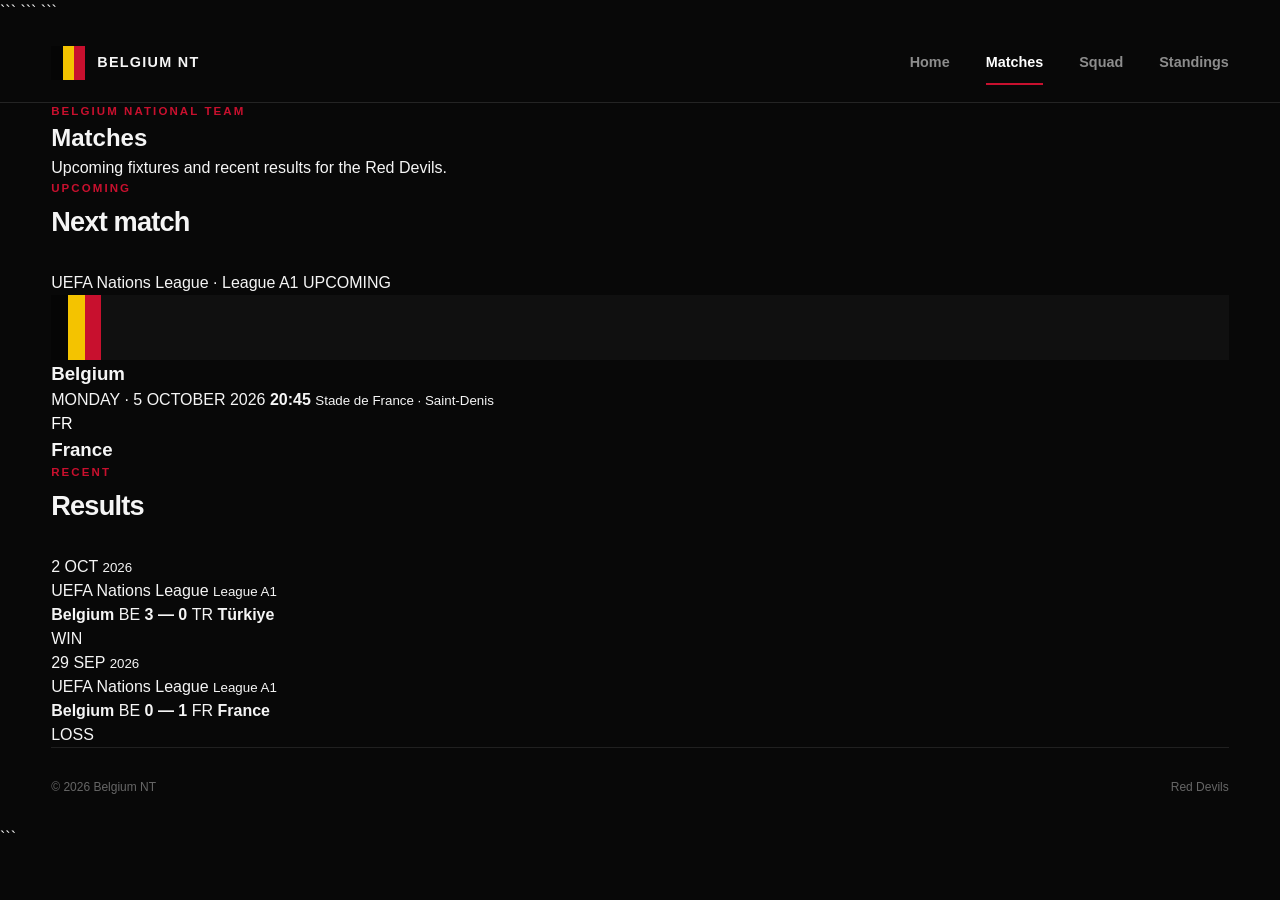
==== matches.html @ 541684ac "Add matches.html for Belgium NT fixtures and results This file contains the HTML structure for the B" ====
<!DOCTYPE html>

<html lang="en">
<head>
    <meta charset="UTF-8">
    <meta name="viewport" content="width=device-width, initial-scale=1.0">

```
<meta
    name="description"
    content="Belgium National Football Team — upcoming fixtures and recent results."
>

<title>Matches | Belgium NT</title>

<link rel="stylesheet" href="css/style.css">
```

</head>

<body>

```
<header class="site-header">
    <nav class="navbar">

        <a href="index.html" class="brand">
            <span class="brand-flag">
                <span></span>
                <span></span>
                <span></span>
            </span>

            <span class="brand-name">BELGIUM NT</span>
        </a>

        <div class="nav-links">
            <a href="index.html" class="nav-link">Home</a>
            <a href="matches.html" class="nav-link active">Matches</a>
            <a href="squad.html" class="nav-link">Squad</a>
            <a href="standings.html" class="nav-link">Standings</a>
        </div>

        <button
            class="menu-button"
            type="button"
            aria-label="Open navigation menu"
        >
            <span></span>
            <span></span>
            <span></span>
        </button>

    </nav>
</header>


<main>

    <!-- PAGE HERO -->

    <section class="page-hero">

        <p class="section-label">BELGIUM NATIONAL TEAM</p>

        <h1>Matches</h1>

        <p>
            Upcoming fixtures and recent results for the Red Devils.
        </p>

    </section>


    <!-- NEXT MATCH -->

    <section class="matches-section">

        <div class="section-heading">

            <div>
                <p class="section-label">UPCOMING</p>
                <h2>Next match</h2>
            </div>

        </div>


        <article class="large-match-card">

            <div class="large-match-top">
                <span>UEFA Nations League · League A1</span>
                <span class="match-status upcoming">UPCOMING</span>
            </div>


            <div class="large-match-teams">

                <div class="large-team">

                    <div class="large-team-crest belgium-crest">
                        <span class="crest-flag">
                            <i></i>
                            <i></i>
                            <i></i>
                        </span>
                    </div>

                    <h3>Belgium</h3>

                </div>


                <div class="large-match-time">

                    <span>MONDAY · 5 OCTOBER 2026</span>

                    <strong>20:45</strong>

                    <small>Stade de France · Saint-Denis</small>

                </div>


                <div class="large-team">

                    <div class="large-team-crest france-crest">
                        FR
                    </div>

                    <h3>France</h3>

                </div>

            </div>

        </article>

    </section>


    <!-- RECENT RESULTS -->

    <section class="matches-section">

        <div class="section-heading">

            <div>
                <p class="section-label">RECENT</p>
                <h2>Results</h2>
            </div>

        </div>


        <div class="results-list">


            <article class="result-match-card">

                <div class="result-date">
                    <span>2 OCT</span>
                    <small>2026</small>
                </div>


                <div class="result-competition">
                    <span>UEFA Nations League</span>
                    <small>League A1</small>
                </div>


                <div class="result-match-teams">

                    <strong>Belgium</strong>

                    <span class="result-mini-crest belgium-mini">
                        BE
                    </span>

                    <strong class="result-final-score">
                        3 — 0
                    </strong>

                    <span class="result-mini-crest opponent">
                        TR
                    </span>

                    <strong>Türkiye</strong>

                </div>


                <span class="result-label win">
                    WIN
                </span>

            </article>


            <article class="result-match-card">

                <div class="result-date">
                    <span>29 SEP</span>
                    <small>2026</small>
                </div>


                <div class="result-competition">
                    <span>UEFA Nations League</span>
                    <small>League A1</small>
                </div>


                <div class="result-match-teams">

                    <strong>Belgium</strong>

                    <span class="result-mini-crest belgium-mini">
                        BE
                    </span>

                    <strong class="result-final-score">
                        0 — 1
                    </strong>

                    <span class="result-mini-crest opponent">
                        FR
                    </span>

                    <strong>France</strong>

                </div>


                <span class="result-label loss">
                    LOSS
                </span>

            </article>


        </div>

    </section>

</main>


<footer class="site-footer">

    <p>© 2026 Belgium NT</p>
    <p>Red Devils</p>

</footer>
```

</body>
</html>
---- css/style.css ----
* {
    margin: 0;
    padding: 0;
    box-sizing: border-box;
}

html {
    scroll-behavior: smooth;
}

body {
    min-height: 100vh;
    font-family: Arial, Helvetica, sans-serif;
    background: #080808;
    color: #f5f5f5;
    line-height: 1.5;
}

a {
    color: inherit;
    text-decoration: none;
}

button {
    font: inherit;
}

main {
    width: min(1400px, 92%);
    margin: 0 auto;
}


/* =========================
   HEADER
   ========================= */

.site-header {
    width: 100%;
    border-bottom: 1px solid #242424;
    background: #080808;
}

.navbar {
    width: min(1400px, 92%);
    min-height: 76px;
    margin: 0 auto;

    display: flex;
    align-items: center;
    justify-content: space-between;
}

.brand {
    display: flex;
    align-items: center;
    gap: 12px;

    font-weight: 700;
    letter-spacing: 0.08em;
}

.brand-flag {
    width: 34px;
    height: 34px;

    display: flex;
    overflow: hidden;
}

.brand-flag span {
    flex: 1;
}

.brand-flag span:nth-child(1) {
    background: #050505;
}

.brand-flag span:nth-child(2) {
    background: #f4c300;
}

.brand-flag span:nth-child(3) {
    background: #c8102e;
}

.brand-name {
    font-size: 0.9rem;
}

.nav-links {
    display: flex;
    align-items: center;
    gap: 36px;
}

.nav-link {
    position: relative;
    padding: 28px 0;

    color: #8d8d8d;
    font-size: 0.9rem;
    font-weight: 600;

    transition: color 0.2s ease;
}

.nav-link:hover,
.nav-link.active {
    color: #ffffff;
}

.nav-link.active::after {
    content: "";

    position: absolute;
    left: 0;
    right: 0;
    bottom: 17px;

    height: 2px;
    background: #c8102e;
}

.menu-button {
    display: none;

    width: 42px;
    height: 42px;

    border: 1px solid #292929;
    background: transparent;
    cursor: pointer;
}

.menu-button span {
    display: block;
    width: 18px;
    height: 2px;
    margin: 4px auto;

    background: #ffffff;
}


/* =========================
   HERO
   ========================= */

.hero {
    min-height: 620px;
    padding: 100px 7%;

    position: relative;
    overflow: hidden;

    display: flex;
    align-items: center;
    justify-content: space-between;

    background:
        radial-gradient(
            circle at 75% 45%,
            #252525 0%,
            #171717 28%,
            #101010 55%,
            #0d0d0d 100%
        );

    border-bottom: 1px solid #292929;
}

.hero-content {
    position: relative;
    z-index: 3;
}

.hero-label,
.section-label {
    color: #c8102e;

    font-size: 0.72rem;
    font-weight: 800;
    letter-spacing: 0.18em;
}

.hero h1 {
    margin: 18px 0;

    font-size: clamp(4rem, 9vw, 8rem);
    line-height: 0.82;
    letter-spacing: -0.07em;
    font-weight: 900;
}

.hero h1 span {
    color: #c8102e;
}

.hero-description {
    max-width: 400px;
    margin-bottom: 30px;

    color: #999;
    font-size: 1rem;
}

.hero-button {
    display: inline-flex;
    align-items: center;
    gap: 28px;

    padding: 14px 18px;

    background: #f5f5f5;
    color: #080808;

    font-size: 0.85rem;
    font-weight: 700;

    transition:
        background 0.2s ease,
        transform 0.2s ease;
}

.hero-button:hover {
    background: #f4c300;
    transform: translateY(-2px);
}

.hero-button-arrow {
    font-size: 1.1rem;
}


/* =========================
   HERO FLAG
   ========================= */

.hero-visual {
    width: 42%;
    height: 430px;

    position: relative;
    z-index: 1;
}

.belgian-flag {
    width: 330px;
    height: 430px;

    position: absolute;
    top: 50%;
    right: 8%;

    transform:
        translateY(-50%)
        rotate(-8deg)
        skewY(-2deg);

    display: flex;

    overflow: hidden;

    opacity: 0.95;

    box-shadow:
        0 30px 80px #00000066;
}

.belgian-flag span {
    display: block;
    height: 100%;
}

.flag-black {
    width: 33.33%;
    background: #050505;
}

.flag-yellow {
    width: 33.33%;
    background: #f4c300;
}

.flag-red {
    width: 33.33%;
    background: #c8102e;
}

.hero-badge {
    width: 190px;
    height: 190px;

    position: absolute;
    top: 50%;
    right: 32%;

    transform: translate(50%, -50%);

    display: flex;
    flex-direction: column;
    align-items: center;
    justify-content: center;

    border: 1px solid #ffffff44;
    border-radius: 50%;

    background: #101010e8;

    text-align: center;

    box-shadow: 0 20px 50px #00000055;
}

.hero-badge span {
    font-size: 3rem;
    font-weight: 900;
    letter-spacing: -0.08em;
}

.hero-badge small {
    margin-top: 4px;

    color: #888;

    font-size: 0.65rem;
    letter-spacing: 0.2em;
}


/* =========================
   SECTIONS
   ========================= */

.next-match,
.featured-players {
    padding: 90px 0;
}

.section-heading {
    display: flex;
    align-items: flex-end;
    justify-content: space-between;

    margin-bottom: 28px;
}

.section-heading h2 {
    margin-top: 5px;

    font-size: 1.7rem;
    letter-spacing: -0.03em;
}

.text-link {
    color: #888;

    font-size: 0.8rem;
    font-weight: 600;

    transition: color 0.2s ease;
}

.text-link:hover {
    color: #ffffff;
}


/* =========================
   MATCH CARD
   ========================= */

.match-card {
    padding: 28px;

    border: 1px solid #262626;
    background: #111111;

    transition:
        border-color 0.2s ease,
        transform 0.2s ease;
}

.match-card:hover {
    border-color: #3a3a3a;
    transform: translateY(-2px);
}

.match-competition {
    display: flex;
    justify-content: space-between;

    color: #777;

    font-size: 0.7rem;
    font-weight: 700;
    letter-spacing: 0.08em;
}

.match-competition span:last-child {
    color: #c8102e;
}

.match-teams {
    min-height: 260px;

    display: flex;
    align-items: center;
    justify-content: center;

    gap: clamp(35px, 10vw, 150px);
}

.team {
    min-width: 130px;

    display: flex;
    flex-direction: column;
    align-items: center;

    gap: 15px;

    text-align: center;
}

.team h3 {
    font-size: 1.1rem;
}

.team-crest {
    width: 100px;
    height: 100px;

    display: grid;
    place-items: center;

    border: 1px solid #333;

    background: #181818;

    font-size: 1.5rem;
    font-weight: 900;
}

.belgium-crest {
    border-color: #c8102e;
    background: #101010;
}

.crest-flag {
    width: 50px;
    height: 65px;

    display: flex;
    overflow: hidden;
}

.crest-flag i {
    flex: 1;
}

.crest-flag i:nth-child(1) {
    background: #050505;
}

.crest-flag i:nth-child(2) {
    background: #f4c300;
}

.crest-flag i:nth-child(3) {
    background: #c8102e;
}

.france-crest {
    border-color: #273e91;
    color: #ffffff;
}

.match-time {
    display: flex;
    flex-direction: column;
    align-items: center;

    gap: 3px;
}

.match-time span {
    color: #666;

    font-size: 0.65rem;
    font-weight: 800;
}

.match-time strong {
    font-size: 1.6rem;
}

.match-time small {
    color: #777;
    font-size: 0.65rem;
}

.match-location {
    padding-top: 20px;

    border-top: 1px solid #222;

    color: #666;

    font-size: 0.75rem;
    text-align: center;
}


/* =========================
   DASHBOARD
   ========================= */

.dashboard-grid {
    display: grid;
    grid-template-columns: 1fr 1fr;

    gap: 20px;
}

.dashboard-card {
    padding: 28px;

    border: 1px solid #262626;
    background: #111111;
}

.card-top {
    display: flex;
    align-items: flex-start;
    justify-content: space-between;

    margin-bottom: 30px;
}

.card-top h2 {
    margin-top: 5px;

    font-size: 1.4rem;
}

.result-status {
    padding: 5px 9px;

    background: #16351e;
    color: #5cce76;

    font-size: 0.65rem;
    font-weight: 800;
    letter-spacing: 0.08em;
}

.result-score {
    min-height: 100px;

    display: flex;
    align-items: center;
    justify-content: space-between;

    gap: 20px;
}

.result-score > div {
    display: flex;
    align-items: center;

    gap: 10px;

    font-size: 0.8rem;
}

.score {
    font-size: 2rem;
}

.mini-crest {
    width: 38px;
    height: 38px;

    display: grid;
    place-items: center;

    background: #c8102e;

    font-size: 0.65rem;
    font-weight: 800;
}

.mini-crest.opponent {
    background: #202020;
}

.card-footer {
    padding-top: 18px;

    border-top: 1px solid #222;

    color: #666;

    font-size: 0.7rem;
}


/* =========================
   STANDINGS
   ========================= */

.table-row {
    min-height: 42px;

    display: grid;
    grid-template-columns: 40px 1fr 40px;
    align-items: center;

    border-bottom: 1px solid #202020;

    color: #999;

    font-size: 0.8rem;
}

.table-row:last-child {
    border-bottom: none;
}

.table-row strong {
    color: #ffffff;
}

.table-header {
    min-height: 30px;

    border-bottom: 1px solid #333;

    color: #555;

    font-size: 0.65rem;
    font-weight: 700;
}

.table-row.highlighted {
    margin: 0 -10px;
    padding: 0 10px;

    border-left: 2px solid #c8102e;

    background: #181818;

    color: #ffffff;
}


/* =========================
   PLAYERS
   ========================= */

.player-grid {
    display: grid;
    grid-template-columns: repeat(3, 1fr);

    gap: 20px;
}

.player-card {
    min-height: 380px;

    position: relative;
    overflow: hidden;

    padding: 28px;

    display: flex;
    align-items: flex-end;

    border: 1px solid #262626;

    background:
        linear-gradient(
            145deg,
            #191919 0%,
            #0e0e0e 70%
        );

    transition:
        transform 0.25s ease,
        border-color 0.25s ease;
}

.player-card:hover {
    transform: translateY(-5px);
    border-color: #444;
}

.player-number {
    position: absolute;
    top: 10px;
    right: 20px;

    color: #ffffff0d;

    font-size: 9rem;
    font-weight: 900;
    line-height: 1;
}

.player-info {
    position: relative;
    z-index: 2;
}

.player-info span {
    color: #888;

    font-size: 0.65rem;
    font-weight: 700;
    letter-spacing: 0.12em;
}

.player-info h3 {
    margin-top: 8px;

    font-size: 2rem;
    line-height: 0.95;
    letter-spacing: -0.04em;
}

.player-accent {
    width: 70px;
    height: 5px;

    position: absolute;
    bottom: 0;
    left: 0;
}

.player-accent.red {
    background: #c8102e;
}

.player-accent.yellow {
    background: #f4c300;
}


/* =========================
   FOOTER
   ========================= */

.site-footer {
    width: min(1400px, 92%);
    margin: 0 auto;

    padding: 30px 0;

    display: flex;
    justify-content: space-between;

    border-top: 1px solid #202020;

    color: #666;

    font-size: 0.75rem;
}


/* =========================
   RESPONSIVE
   ========================= */

@media (max-width: 900px) {

    .hero {
        padding: 90px 5%;
    }

    .hero-visual {
        width: 45%;
    }

    .belgian-flag {
        width: 260px;
        height: 360px;
        right: 0;
    }

    .hero-badge {
        width: 160px;
        height: 160px;
        right: 30%;
    }

    .dashboard-grid,
    .player-grid {
        grid-template-columns: 1fr;
    }
}


@media (max-width: 800px) {

    .nav-links {
        display: none;
    }

    .menu-button {
        display: block;
    }

    .hero {
        min-height: 600px;
        padding: 80px 5%;
    }

    .hero-visual {
        position: absolute;
        right: -50px;
        width: 55%;
        opacity: 0.4;
    }

    .match-teams {
        gap: 25px;
    }
}


@media (max-width: 520px) {

    main {
        width: 94%;
    }

    .navbar {
        width: 94%;
    }

    .hero {
        min-height: 600px;
        padding: 65px 0;
    }

    .hero h1 {
        font-size: 4rem;
    }

    .hero-visual {
        right: -100px;
        width: 75%;
        opacity: 0.25;
    }

    .hero-description {
        max-width: 280px;
    }

    .section-heading {
        align-items: flex-start;
        flex-direction: column;
        gap: 12px;
    }

    .match-teams {
        gap: 10px;
    }

    .team {
        min-width: 90px;
    }

    .team-crest {
        width: 70px;
        height: 70px;
    }

    .crest-flag {
        width: 34px;
        height: 45px;
    }

    .result-score {
        gap: 8px;
    }

    .result-score > div {
        flex-direction: column;
        text-align: center;
    }

    .score {
        font-size: 1.5rem;
    }
}
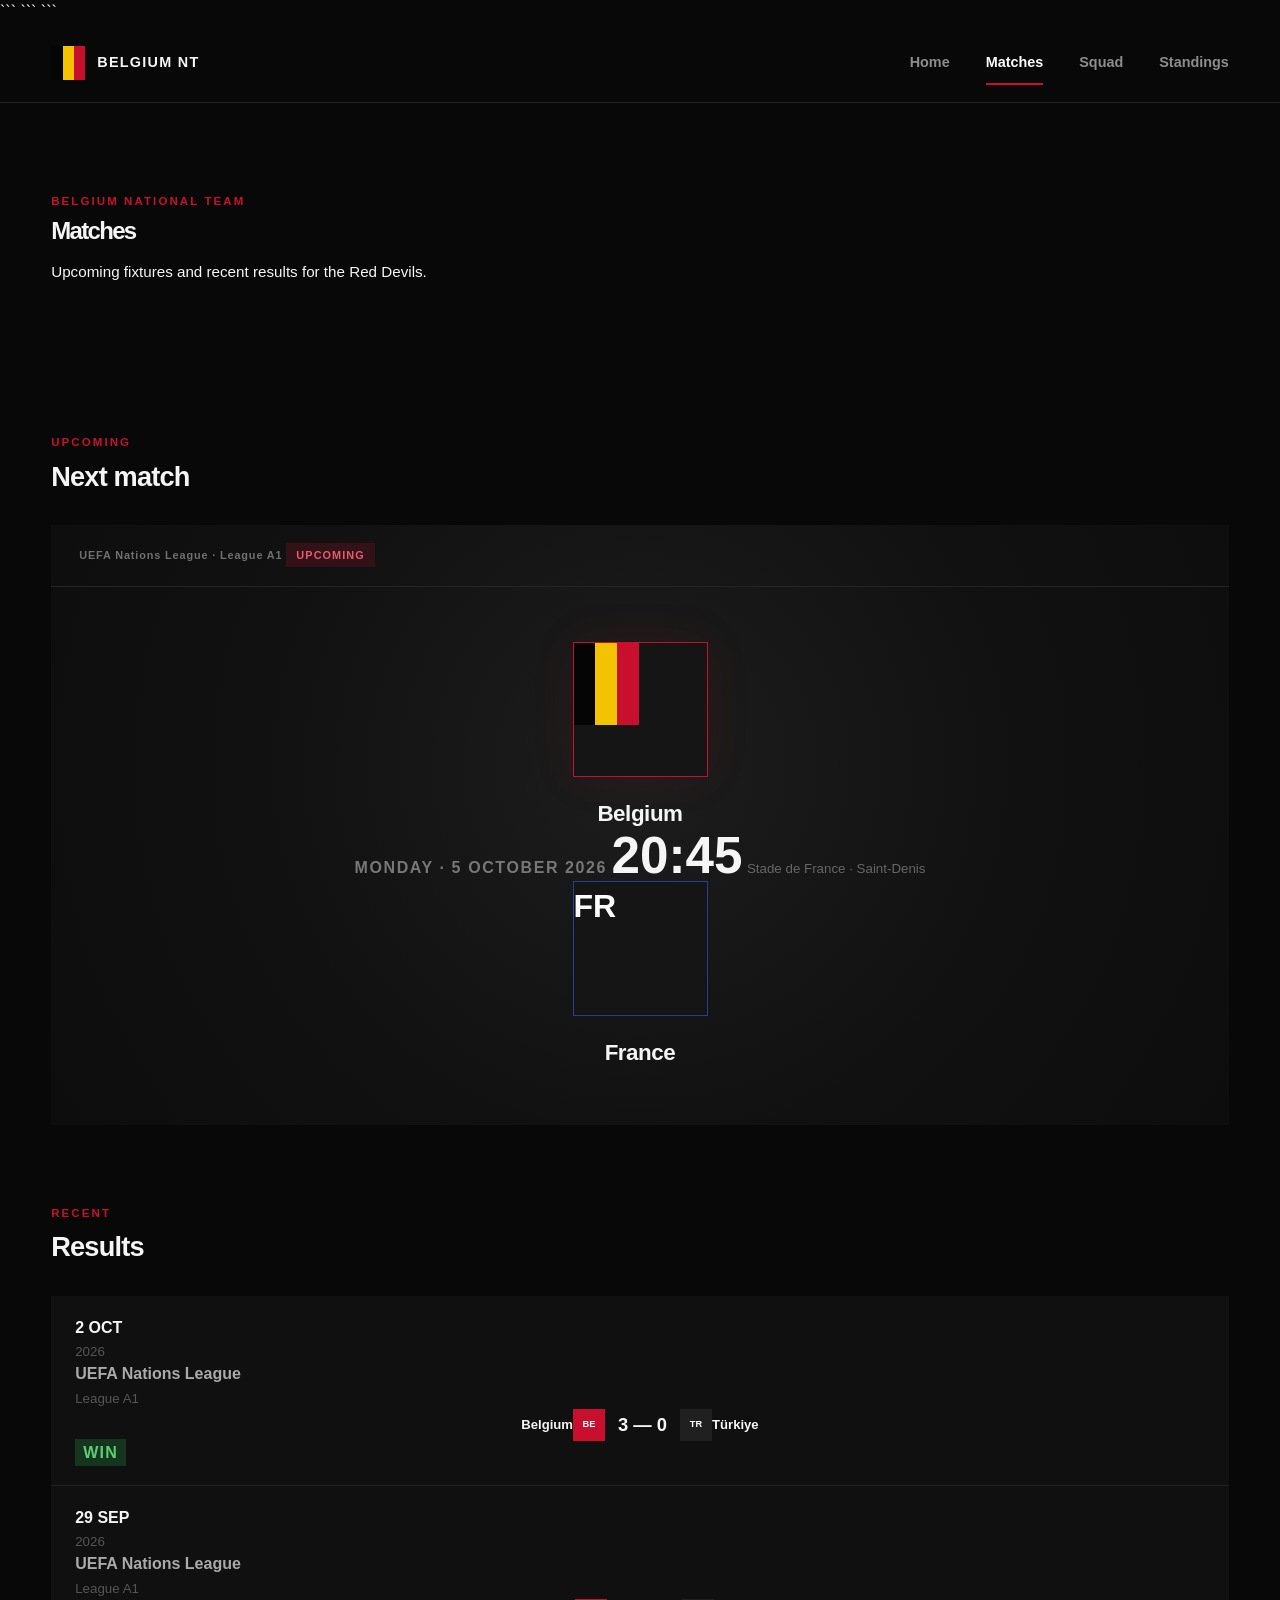
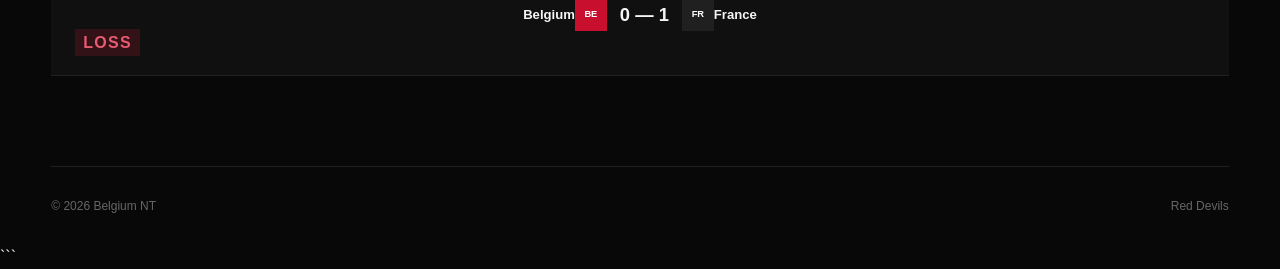
==== commit 1d94e026: "Add matches.css stylesheet to matches.html" ====
--- a/matches.html
+++ b/matches.html
@@ -14,6 +14,7 @@
 <title>Matches | Belgium NT</title>
 
 <link rel="stylesheet" href="css/style.css">
+<link rel="stylesheet" href="css/matches.css">
 ```
 
 </head>
@@ -257,3 +258,5 @@
 
 </body>
 </html>
+
+</html>
--- a/css/matches.css
+++ b/css/matches.css
@@ -0,0 +1,525 @@
+/* =========================
+MATCHES PAGE
+========================= */
+
+.page-hero {
+padding: 90px 0 70px;
+
+```
+border-bottom: 1px solid #202020;
+```
+
+}
+
+.page-hero h1 {
+margin-top: 10px;
+
+```
+font-size: clamp(4rem, 8vw, 7rem);
+line-height: 0.9;
+letter-spacing: -0.07em;
+font-weight: 900;
+```
+
+}
+
+.page-hero p:last-child {
+max-width: 500px;
+margin-top: 20px;
+
+```
+color: #777;
+font-size: 0.95rem;
+```
+
+}
+
+/* =========================
+MATCH SECTIONS
+========================= */
+
+.matches-section {
+padding: 80px 0 0;
+}
+
+.matches-section:last-of-type {
+padding-bottom: 90px;
+}
+
+/* =========================
+LARGE NEXT MATCH
+========================= */
+
+.large-match-card {
+overflow: hidden;
+
+```
+border: 1px solid #292929;
+background:
+    radial-gradient(
+        circle at 50% 40%,
+        #1d1d1d 0%,
+        #111111 55%,
+        #0d0d0d 100%
+    );
+
+transition:
+    border-color 0.25s ease,
+    transform 0.25s ease;
+```
+
+}
+
+.large-match-card:hover {
+border-color: #414141;
+transform: translateY(-3px);
+}
+
+.large-match-top {
+padding: 22px 28px;
+
+```
+display: flex;
+align-items: center;
+justify-content: space-between;
+
+border-bottom: 1px solid #242424;
+
+color: #707070;
+
+font-size: 0.68rem;
+font-weight: 700;
+letter-spacing: 0.08em;
+```
+
+}
+
+.match-status {
+padding: 6px 10px;
+
+```
+font-size: 0.62rem;
+letter-spacing: 0.1em;
+```
+
+}
+
+.match-status.upcoming {
+background: #321217;
+color: #e85a70;
+}
+
+.large-match-teams {
+min-height: 360px;
+padding: 55px 8%;
+
+```
+display: grid;
+grid-template-columns: 1fr auto 1fr;
+align-items: center;
+gap: 50px;
+```
+
+}
+
+.large-team {
+display: flex;
+flex-direction: column;
+align-items: center;
+gap: 20px;
+
+```
+text-align: center;
+```
+
+}
+
+.large-team h3 {
+font-size: 1.4rem;
+letter-spacing: -0.02em;
+}
+
+.large-team-crest {
+width: 135px;
+height: 135px;
+
+```
+display: grid;
+place-items: center;
+
+border: 1px solid #333;
+
+background: #151515;
+
+font-size: 2rem;
+font-weight: 900;
+```
+
+}
+
+.large-team-crest.belgium-crest {
+border-color: #c8102e;
+box-shadow: 0 0 45px #c8102e18;
+}
+
+.large-team-crest.france-crest {
+border-color: #273e91;
+}
+
+.large-team-crest .crest-flag {
+width: 65px;
+height: 82px;
+}
+
+.large-match-time {
+min-width: 190px;
+
+```
+display: flex;
+flex-direction: column;
+align-items: center;
+
+gap: 8px;
+
+text-align: center;
+```
+
+}
+
+.large-match-time span {
+color: #777;
+
+```
+font-size: 0.65rem;
+font-weight: 800;
+letter-spacing: 0.1em;
+```
+
+}
+
+.large-match-time strong {
+font-size: 3.2rem;
+line-height: 1;
+
+```
+letter-spacing: -0.05em;
+```
+
+}
+
+.large-match-time small {
+color: #666;
+
+```
+font-size: 0.72rem;
+```
+
+}
+
+/* =========================
+RESULTS
+========================= */
+
+.results-list {
+display: flex;
+flex-direction: column;
+
+```
+border-top: 1px solid #292929;
+```
+
+}
+
+.result-match-card {
+min-height: 105px;
+padding: 20px 24px;
+
+```
+display: grid;
+grid-template-columns: 90px 180px 1fr auto;
+align-items: center;
+gap: 25px;
+
+border-bottom: 1px solid #222;
+background: #101010;
+
+transition:
+    background 0.2s ease,
+    padding 0.2s ease;
+```
+
+}
+
+.result-match-card:hover {
+padding-left: 28px;
+padding-right: 28px;
+
+```
+background: #151515;
+```
+
+}
+
+/* Date */
+
+.result-date {
+display: flex;
+flex-direction: column;
+gap: 2px;
+}
+
+.result-date span {
+color: #f5f5f5;
+
+```
+font-size: 0.85rem;
+font-weight: 800;
+```
+
+}
+
+.result-date small {
+color: #555;
+
+```
+font-size: 0.65rem;
+```
+
+}
+
+/* Competition */
+
+.result-competition {
+display: flex;
+flex-direction: column;
+gap: 3px;
+}
+
+.result-competition span {
+color: #aaa;
+
+```
+font-size: 0.72rem;
+font-weight: 600;
+```
+
+}
+
+.result-competition small {
+color: #555;
+
+```
+font-size: 0.62rem;
+```
+
+}
+
+/* Teams + score */
+
+.result-match-teams {
+display: flex;
+align-items: center;
+justify-content: center;
+
+```
+gap: 12px;
+
+font-size: 0.82rem;
+```
+
+}
+
+.result-match-teams strong:first-child {
+text-align: right;
+}
+
+.result-final-score {
+min-width: 75px;
+
+```
+color: #ffffff;
+
+font-size: 1.15rem;
+
+text-align: center;
+```
+
+}
+
+.result-mini-crest {
+width: 32px;
+height: 32px;
+
+```
+flex-shrink: 0;
+
+display: grid;
+place-items: center;
+
+background: #c8102e;
+
+color: #ffffff;
+
+font-size: 0.58rem;
+font-weight: 800;
+```
+
+}
+
+.result-mini-crest.opponent {
+background: #202020;
+}
+
+/* Result label */
+
+.result-label {
+min-width: 48px;
+padding: 5px 8px;
+
+```
+font-size: 0.58rem;
+font-weight: 800;
+letter-spacing: 0.08em;
+
+text-align: center;
+```
+
+}
+
+.result-label.win {
+background: #16351e;
+color: #5cce76;
+}
+
+.result-label.loss {
+background: #321217;
+color: #e85a70;
+}
+
+/* =========================
+RESPONSIVE
+========================= */
+
+@media (max-width: 850px) {
+
+```
+.large-match-teams {
+    gap: 25px;
+}
+
+.large-team-crest {
+    width: 110px;
+    height: 110px;
+}
+
+.large-match-time strong {
+    font-size: 2.6rem;
+}
+
+.result-match-card {
+    grid-template-columns: 70px 1fr auto;
+}
+
+.result-competition {
+    display: none;
+}
+
+.result-match-teams {
+    justify-content: flex-start;
+}
+```
+
+}
+
+@media (max-width: 600px) {
+
+```
+.page-hero {
+    padding: 65px 0 50px;
+}
+
+.page-hero h1 {
+    font-size: 4rem;
+}
+
+.matches-section {
+    padding-top: 60px;
+}
+
+.large-match-top {
+    padding: 18px;
+}
+
+.large-match-top span:first-child {
+    max-width: 190px;
+}
+
+.large-match-teams {
+    min-height: 300px;
+    padding: 40px 15px;
+
+    grid-template-columns: 1fr 1fr;
+    gap: 25px;
+}
+
+.large-match-time {
+    grid-column: 1 / -1;
+    grid-row: 1;
+}
+
+.large-team {
+    grid-row: 2;
+}
+
+.large-team-crest {
+    width: 85px;
+    height: 85px;
+}
+
+.large-team-crest .crest-flag {
+    width: 42px;
+    height: 55px;
+}
+
+.large-team h3 {
+    font-size: 1rem;
+}
+
+.large-match-time strong {
+    font-size: 2.4rem;
+}
+
+.result-match-card {
+    grid-template-columns: 55px 1fr auto;
+    gap: 12px;
+
+    padding: 18px 12px;
+}
+
+.result-match-card:hover {
+    padding-left: 16px;
+    padding-right: 16px;
+}
+
+.result-match-teams {
+    gap: 7px;
+
+    font-size: 0.7rem;
+}
+
+.result-match-teams strong:first-child,
+.result-match-teams strong:last-child {
+    display: none;
+}
+
+.result-final-score {
+    min-width: 65px;
+}
+
+.result-mini-crest {
+    width: 28px;
+    height: 28px;
+}
+```
+
+}
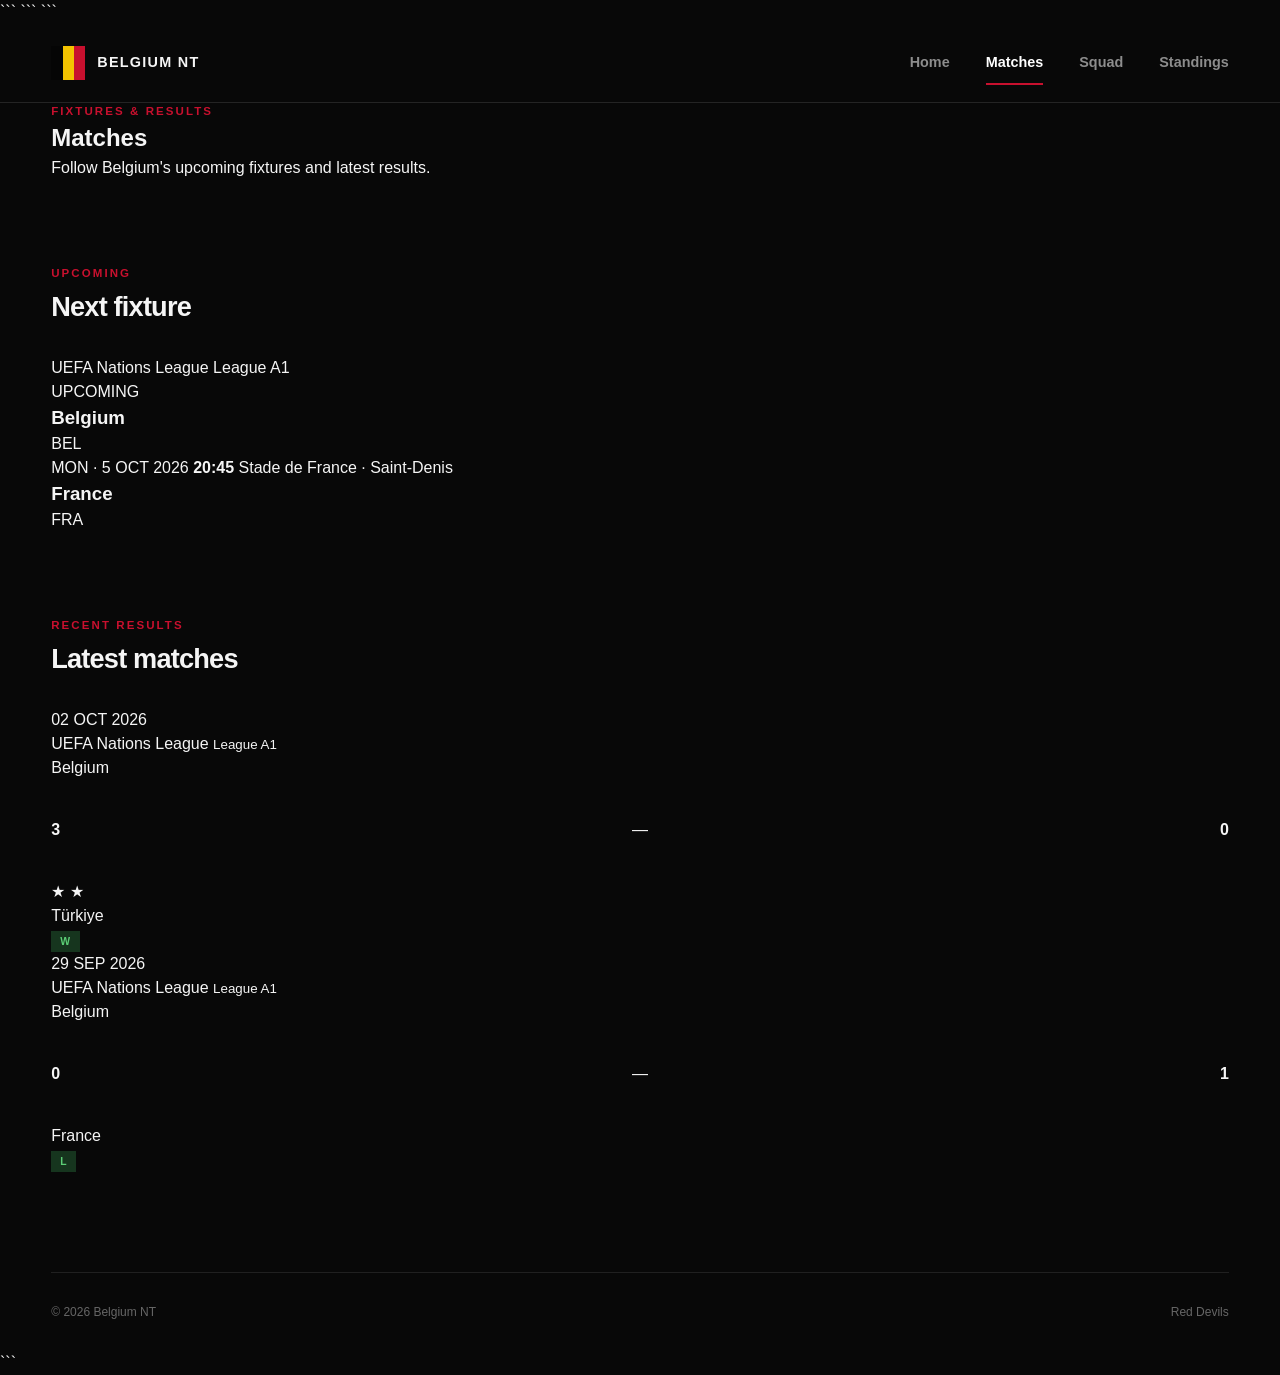
==== commit 24fd070c: "Refactor matches section and update labels" ====
--- a/matches.html
+++ b/matches.html
@@ -58,22 +58,24 @@
 
 <main>
 
-    <!-- PAGE HERO -->
-
-    <section class="page-hero">
-
-        <p class="section-label">BELGIUM NATIONAL TEAM</p>
-
-        <h1>Matches</h1>
-
-        <p>
-            Upcoming fixtures and recent results for the Red Devils.
+    <!-- PAGE INTRO -->
+
+    <section class="matches-intro">
+
+        <div>
+            <p class="section-label">FIXTURES & RESULTS</p>
+
+            <h1>Matches</h1>
+        </div>
+
+        <p class="intro-copy">
+            Follow Belgium's upcoming fixtures and latest results.
         </p>
 
     </section>
 
 
-    <!-- NEXT MATCH -->
+    <!-- UPCOMING -->
 
     <section class="matches-section">
 
@@ -81,56 +83,77 @@
 
             <div>
                 <p class="section-label">UPCOMING</p>
-                <h2>Next match</h2>
+                <h2>Next fixture</h2>
             </div>
 
         </div>
 
 
-        <article class="large-match-card">
-
-            <div class="large-match-top">
-                <span>UEFA Nations League · League A1</span>
-                <span class="match-status upcoming">UPCOMING</span>
+        <article class="fixture-card">
+
+            <div class="fixture-header">
+
+                <div>
+                    <span class="fixture-competition">
+                        UEFA Nations League
+                    </span>
+
+                    <span class="fixture-stage">
+                        League A1
+                    </span>
+                </div>
+
+                <span class="fixture-status">
+                    UPCOMING
+                </span>
+
             </div>
 
 
-            <div class="large-match-teams">
-
-                <div class="large-team">
-
-                    <div class="large-team-crest belgium-crest">
-                        <span class="crest-flag">
-                            <i></i>
-                            <i></i>
-                            <i></i>
-                        </span>
+            <div class="fixture-main">
+
+                <div class="fixture-team">
+
+                    <div class="country-flag belgium-flag-large">
+                        <span></span>
+                        <span></span>
+                        <span></span>
                     </div>
 
                     <h3>Belgium</h3>
 
-                </div>
-
-
-                <div class="large-match-time">
-
-                    <span>MONDAY · 5 OCTOBER 2026</span>
+                    <span class="team-code">BEL</span>
+
+                </div>
+
+
+                <div class="fixture-center">
+
+                    <span class="fixture-date">
+                        MON · 5 OCT 2026
+                    </span>
 
                     <strong>20:45</strong>
 
-                    <small>Stade de France · Saint-Denis</small>
-
-                </div>
-
-
-                <div class="large-team">
-
-                    <div class="large-team-crest france-crest">
-                        FR
+                    <span class="fixture-venue">
+                        Stade de France · Saint-Denis
+                    </span>
+
+                </div>
+
+
+                <div class="fixture-team">
+
+                    <div class="country-flag france-flag">
+                        <span></span>
+                        <span></span>
+                        <span></span>
                     </div>
 
                     <h3>France</h3>
 
+                    <span class="team-code">FRA</span>
+
                 </div>
 
             </div>
@@ -140,15 +163,15 @@
     </section>
 
 
-    <!-- RECENT RESULTS -->
-
-    <section class="matches-section">
+    <!-- RESULTS -->
+
+    <section class="matches-section results-section">
 
         <div class="section-heading">
 
             <div>
-                <p class="section-label">RECENT</p>
-                <h2>Results</h2>
+                <p class="section-label">RECENT RESULTS</p>
+                <h2>Latest matches</h2>
             </div>
 
         </div>
@@ -157,85 +180,141 @@
         <div class="results-list">
 
 
-            <article class="result-match-card">
-
-                <div class="result-date">
-                    <span>2 OCT</span>
-                    <small>2026</small>
-                </div>
-
-
-                <div class="result-competition">
+            <!-- BELGIUM 3-0 TÜRKIYE -->
+
+            <article class="result-card">
+
+                <div class="result-meta">
+
+                    <span class="result-date">
+                        02 OCT
+                    </span>
+
+                    <span class="result-year">
+                        2026
+                    </span>
+
+                </div>
+
+
+                <div class="result-info">
+
                     <span>UEFA Nations League</span>
+
                     <small>League A1</small>
-                </div>
-
-
-                <div class="result-match-teams">
-
-                    <strong>Belgium</strong>
-
-                    <span class="result-mini-crest belgium-mini">
-                        BE
-                    </span>
-
-                    <strong class="result-final-score">
-                        3 — 0
-                    </strong>
-
-                    <span class="result-mini-crest opponent">
-                        TR
-                    </span>
-
-                    <strong>Türkiye</strong>
-
-                </div>
-
-
-                <span class="result-label win">
-                    WIN
+
+                </div>
+
+
+                <div class="result-teams">
+
+                    <div class="result-team">
+
+                        <span>Belgium</span>
+
+                        <div class="country-flag belgium-flag-small">
+                            <span></span>
+                            <span></span>
+                            <span></span>
+                        </div>
+
+                    </div>
+
+
+                    <div class="result-score">
+                        <strong>3</strong>
+                        <span>—</span>
+                        <strong>0</strong>
+                    </div>
+
+
+                    <div class="result-team result-team-away">
+
+                        <div class="country-flag turkey-flag-small">
+                            <span class="turkey-star star-one">★</span>
+                            <span class="turkey-star star-two">★</span>
+                            <span class="turkey-crescent"></span>
+                        </div>
+
+                        <span>Türkiye</span>
+
+                    </div>
+
+                </div>
+
+
+                <span class="result-status win">
+                    W
                 </span>
 
             </article>
 
 
-            <article class="result-match-card">
-
-                <div class="result-date">
-                    <span>29 SEP</span>
-                    <small>2026</small>
-                </div>
-
-
-                <div class="result-competition">
+            <!-- BELGIUM 0-1 FRANCE -->
+
+            <article class="result-card">
+
+                <div class="result-meta">
+
+                    <span class="result-date">
+                        29 SEP
+                    </span>
+
+                    <span class="result-year">
+                        2026
+                    </span>
+
+                </div>
+
+
+                <div class="result-info">
+
                     <span>UEFA Nations League</span>
+
                     <small>League A1</small>
-                </div>
-
-
-                <div class="result-match-teams">
-
-                    <strong>Belgium</strong>
-
-                    <span class="result-mini-crest belgium-mini">
-                        BE
-                    </span>
-
-                    <strong class="result-final-score">
-                        0 — 1
-                    </strong>
-
-                    <span class="result-mini-crest opponent">
-                        FR
-                    </span>
-
-                    <strong>France</strong>
-
-                </div>
-
-
-                <span class="result-label loss">
-                    LOSS
+
+                </div>
+
+
+                <div class="result-teams">
+
+                    <div class="result-team">
+
+                        <span>Belgium</span>
+
+                        <div class="country-flag belgium-flag-small">
+                            <span></span>
+                            <span></span>
+                            <span></span>
+                        </div>
+
+                    </div>
+
+
+                    <div class="result-score">
+                        <strong>0</strong>
+                        <span>—</span>
+                        <strong>1</strong>
+                    </div>
+
+
+                    <div class="result-team result-team-away">
+
+                        <div class="country-flag france-flag-small">
+                            <span></span>
+                            <span></span>
+                            <span></span>
+                        </div>
+
+                        <span>France</span>
+
+                    </div>
+
+                </div>
+
+
+                <span class="result-status loss">
+                    L
                 </span>
 
             </article>
@@ -251,6 +330,7 @@
 <footer class="site-footer">
 
     <p>© 2026 Belgium NT</p>
+
     <p>Red Devils</p>
 
 </footer>
@@ -259,4 +339,3 @@
 </body>
 </html>
 
-</html>
--- a/css/matches.css
+++ b/css/matches.css
@@ -3,93 +3,111 @@
 ========================= */
 
 .page-hero {
-padding: 90px 0 70px;
-
-```
+padding: 105px 0 75px;
 border-bottom: 1px solid #202020;
-```
-
 }
 
 .page-hero h1 {
-margin-top: 10px;
+margin-top: 12px;
 
 ```
-font-size: clamp(4rem, 8vw, 7rem);
-line-height: 0.9;
-letter-spacing: -0.07em;
+font-size: clamp(4.5rem, 10vw, 8.5rem);
+line-height: 0.82;
+letter-spacing: -0.08em;
 font-weight: 900;
 ```
 
 }
 
 .page-hero p:last-child {
-max-width: 500px;
-margin-top: 20px;
+max-width: 420px;
+margin-top: 25px;
 
 ```
 color: #777;
-font-size: 0.95rem;
+font-size: 0.9rem;
 ```
 
 }
 
 /* =========================
-MATCH SECTIONS
+SECTIONS
 ========================= */
 
 .matches-section {
-padding: 80px 0 0;
+padding: 85px 0 0;
 }
 
 .matches-section:last-of-type {
-padding-bottom: 90px;
+padding-bottom: 100px;
 }
 
 /* =========================
-LARGE NEXT MATCH
+NEXT MATCH
 ========================= */
 
 .large-match-card {
+position: relative;
 overflow: hidden;
 
 ```
 border: 1px solid #292929;
+
 background:
     radial-gradient(
-        circle at 50% 40%,
-        #1d1d1d 0%,
-        #111111 55%,
-        #0d0d0d 100%
+        circle at 50% 45%,
+        #242424 0%,
+        #151515 38%,
+        #0d0d0d 75%
     );
 
 transition:
-    border-color 0.25s ease,
-    transform 0.25s ease;
+    transform 0.25s ease,
+    border-color 0.25s ease;
+```
+
+}
+
+.large-match-card::before {
+content: "";
+
+```
+position: absolute;
+top: 0;
+left: 0;
+
+width: 4px;
+height: 100%;
+
+background: #c8102e;
 ```
 
 }
 
 .large-match-card:hover {
-border-color: #414141;
 transform: translateY(-3px);
+border-color: #3b3b3b;
 }
 
 .large-match-top {
+position: relative;
+z-index: 2;
+
+```
 padding: 22px 28px;
 
-```
 display: flex;
+justify-content: space-between;
 align-items: center;
-justify-content: space-between;
 
-border-bottom: 1px solid #242424;
+border-bottom: 1px solid #292929;
 
-color: #707070;
+color: #686868;
 
-font-size: 0.68rem;
+font-size: 0.65rem;
 font-weight: 700;
-letter-spacing: 0.08em;
+letter-spacing: 0.12em;
+text-transform: uppercase;
 ```
 
 }
@@ -98,428 +116,27 @@
 padding: 6px 10px;
 
 ```
-font-size: 0.62rem;
-letter-spacing: 0.1em;
+border: 1px solid #5b202a;
+
+color: #e15a6d;
+
+font-size: 0.58rem;
+letter-spacing: 0.12em;
 ```
 
 }
 
-.match-status.upcoming {
-background: #321217;
-color: #e85a70;
-}
-
 .large-match-teams {
-min-height: 360px;
-padding: 55px 8%;
+position: relative;
 
 ```
+min-height: 370px;
+padding: 55px 7%;
+
 display: grid;
-grid-template-columns: 1fr auto 1fr;
-align-items: center;
-gap: 50px;
+grid-template-columns: 1fr 220px 1fr;
+align-items:
 ```
 
-}
-
-.large-team {
-display: flex;
-flex-direction: column;
-align-items: center;
-gap: 20px;
-
-```
-text-align: center;
-```
 
 }
-
-.large-team h3 {
-font-size: 1.4rem;
-letter-spacing: -0.02em;
-}
-
-.large-team-crest {
-width: 135px;
-height: 135px;
-
-```
-display: grid;
-place-items: center;
-
-border: 1px solid #333;
-
-background: #151515;
-
-font-size: 2rem;
-font-weight: 900;
-```
-
-}
-
-.large-team-crest.belgium-crest {
-border-color: #c8102e;
-box-shadow: 0 0 45px #c8102e18;
-}
-
-.large-team-crest.france-crest {
-border-color: #273e91;
-}
-
-.large-team-crest .crest-flag {
-width: 65px;
-height: 82px;
-}
-
-.large-match-time {
-min-width: 190px;
-
-```
-display: flex;
-flex-direction: column;
-align-items: center;
-
-gap: 8px;
-
-text-align: center;
-```
-
-}
-
-.large-match-time span {
-color: #777;
-
-```
-font-size: 0.65rem;
-font-weight: 800;
-letter-spacing: 0.1em;
-```
-
-}
-
-.large-match-time strong {
-font-size: 3.2rem;
-line-height: 1;
-
-```
-letter-spacing: -0.05em;
-```
-
-}
-
-.large-match-time small {
-color: #666;
-
-```
-font-size: 0.72rem;
-```
-
-}
-
-/* =========================
-RESULTS
-========================= */
-
-.results-list {
-display: flex;
-flex-direction: column;
-
-```
-border-top: 1px solid #292929;
-```
-
-}
-
-.result-match-card {
-min-height: 105px;
-padding: 20px 24px;
-
-```
-display: grid;
-grid-template-columns: 90px 180px 1fr auto;
-align-items: center;
-gap: 25px;
-
-border-bottom: 1px solid #222;
-background: #101010;
-
-transition:
-    background 0.2s ease,
-    padding 0.2s ease;
-```
-
-}
-
-.result-match-card:hover {
-padding-left: 28px;
-padding-right: 28px;
-
-```
-background: #151515;
-```
-
-}
-
-/* Date */
-
-.result-date {
-display: flex;
-flex-direction: column;
-gap: 2px;
-}
-
-.result-date span {
-color: #f5f5f5;
-
-```
-font-size: 0.85rem;
-font-weight: 800;
-```
-
-}
-
-.result-date small {
-color: #555;
-
-```
-font-size: 0.65rem;
-```
-
-}
-
-/* Competition */
-
-.result-competition {
-display: flex;
-flex-direction: column;
-gap: 3px;
-}
-
-.result-competition span {
-color: #aaa;
-
-```
-font-size: 0.72rem;
-font-weight: 600;
-```
-
-}
-
-.result-competition small {
-color: #555;
-
-```
-font-size: 0.62rem;
-```
-
-}
-
-/* Teams + score */
-
-.result-match-teams {
-display: flex;
-align-items: center;
-justify-content: center;
-
-```
-gap: 12px;
-
-font-size: 0.82rem;
-```
-
-}
-
-.result-match-teams strong:first-child {
-text-align: right;
-}
-
-.result-final-score {
-min-width: 75px;
-
-```
-color: #ffffff;
-
-font-size: 1.15rem;
-
-text-align: center;
-```
-
-}
-
-.result-mini-crest {
-width: 32px;
-height: 32px;
-
-```
-flex-shrink: 0;
-
-display: grid;
-place-items: center;
-
-background: #c8102e;
-
-color: #ffffff;
-
-font-size: 0.58rem;
-font-weight: 800;
-```
-
-}
-
-.result-mini-crest.opponent {
-background: #202020;
-}
-
-/* Result label */
-
-.result-label {
-min-width: 48px;
-padding: 5px 8px;
-
-```
-font-size: 0.58rem;
-font-weight: 800;
-letter-spacing: 0.08em;
-
-text-align: center;
-```
-
-}
-
-.result-label.win {
-background: #16351e;
-color: #5cce76;
-}
-
-.result-label.loss {
-background: #321217;
-color: #e85a70;
-}
-
-/* =========================
-RESPONSIVE
-========================= */
-
-@media (max-width: 850px) {
-
-```
-.large-match-teams {
-    gap: 25px;
-}
-
-.large-team-crest {
-    width: 110px;
-    height: 110px;
-}
-
-.large-match-time strong {
-    font-size: 2.6rem;
-}
-
-.result-match-card {
-    grid-template-columns: 70px 1fr auto;
-}
-
-.result-competition {
-    display: none;
-}
-
-.result-match-teams {
-    justify-content: flex-start;
-}
-```
-
-}
-
-@media (max-width: 600px) {
-
-```
-.page-hero {
-    padding: 65px 0 50px;
-}
-
-.page-hero h1 {
-    font-size: 4rem;
-}
-
-.matches-section {
-    padding-top: 60px;
-}
-
-.large-match-top {
-    padding: 18px;
-}
-
-.large-match-top span:first-child {
-    max-width: 190px;
-}
-
-.large-match-teams {
-    min-height: 300px;
-    padding: 40px 15px;
-
-    grid-template-columns: 1fr 1fr;
-    gap: 25px;
-}
-
-.large-match-time {
-    grid-column: 1 / -1;
-    grid-row: 1;
-}
-
-.large-team {
-    grid-row: 2;
-}
-
-.large-team-crest {
-    width: 85px;
-    height: 85px;
-}
-
-.large-team-crest .crest-flag {
-    width: 42px;
-    height: 55px;
-}
-
-.large-team h3 {
-    font-size: 1rem;
-}
-
-.large-match-time strong {
-    font-size: 2.4rem;
-}
-
-.result-match-card {
-    grid-template-columns: 55px 1fr auto;
-    gap: 12px;
-
-    padding: 18px 12px;
-}
-
-.result-match-card:hover {
-    padding-left: 16px;
-    padding-right: 16px;
-}
-
-.result-match-teams {
-    gap: 7px;
-
-    font-size: 0.7rem;
-}
-
-.result-match-teams strong:first-child,
-.result-match-teams strong:last-child {
-    display: none;
-}
-
-.result-final-score {
-    min-width: 65px;
-}
-
-.result-mini-crest {
-    width: 28px;
-    height: 28px;
-}
-```
-
-}
